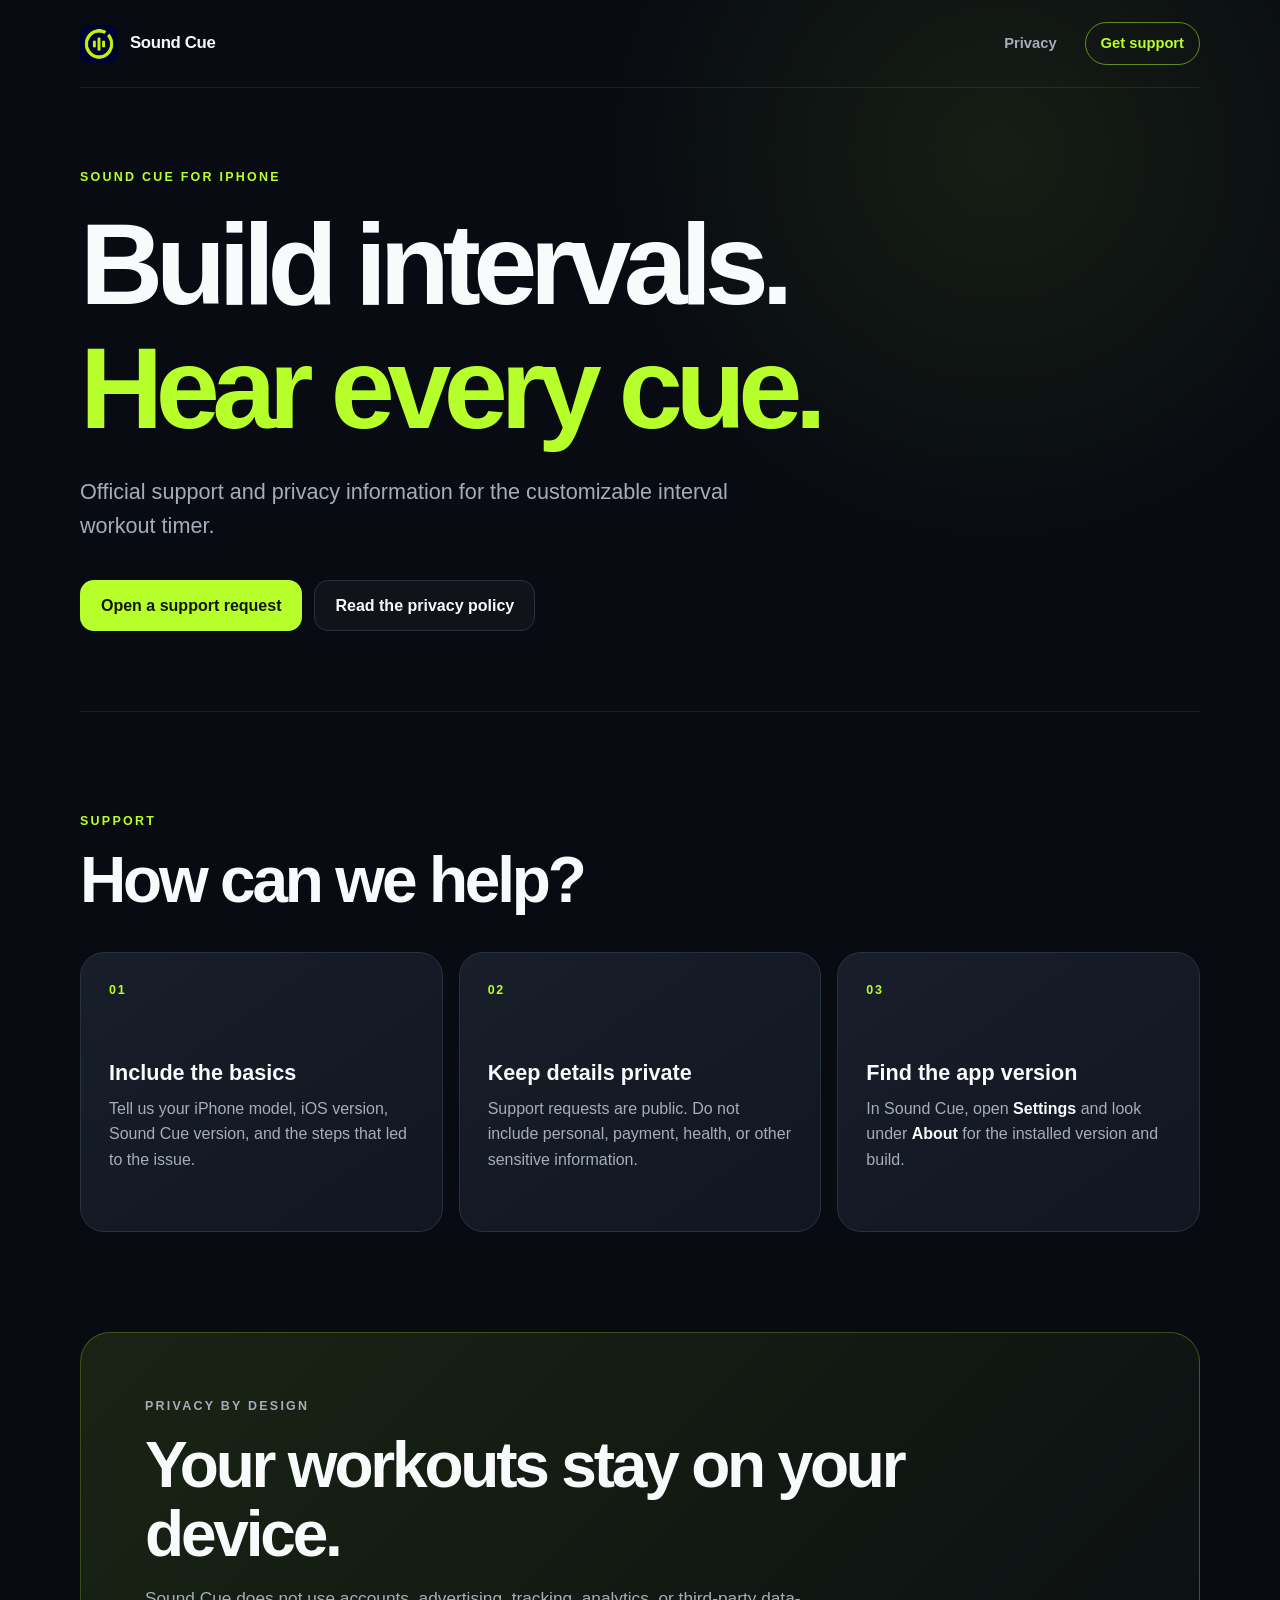
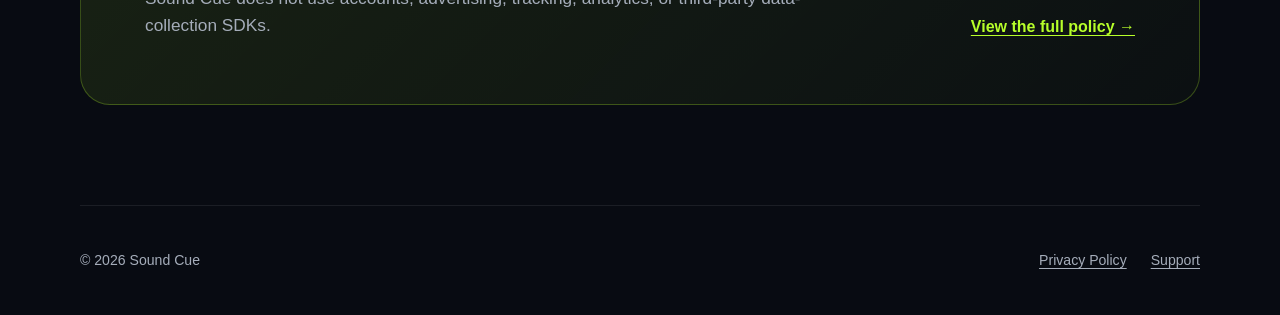
==== index.html @ 53b43af1 "Match support branding to app icon" ====
<!doctype html>
<html lang="en">
<head>
  <meta charset="utf-8">
  <meta name="viewport" content="width=device-width, initial-scale=1">
  <meta name="description" content="Official support and privacy information for Sound Cue, the customizable interval timer for iPhone.">
  <meta name="theme-color" content="#080b12">
  <link rel="icon" type="image/png" sizes="256x256" href="assets/app-icon.png">
  <link rel="apple-touch-icon" href="assets/app-icon.png">
  <link rel="canonical" href="https://octopussoftware-dev.github.io/sound-cue-interval-timer-support/">
  <link rel="stylesheet" href="assets/styles.css">
  <title>Sound Cue — Support</title>
</head>
<body>
  <header class="site-header">
    <a class="brand" href="./" aria-label="Sound Cue support home">
      <img class="brand-mark" src="assets/app-icon.png" width="38" height="38" alt="">
      <span>Sound Cue</span>
    </a>
    <nav aria-label="Main navigation">
      <a href="privacy/">Privacy</a>
      <a class="nav-action" href="https://github.com/octopussoftware-dev/sound-cue-interval-timer-support/issues/new?template=support.yml">Get support</a>
    </nav>
  </header>

  <main>
    <section class="hero" aria-labelledby="hero-title">
      <p class="eyebrow">Sound Cue for iPhone</p>
      <h1 id="hero-title">Build intervals.<br><span>Hear every cue.</span></h1>
      <p class="hero-copy">Official support and privacy information for the customizable interval workout timer.</p>
      <div class="hero-actions">
        <a class="button primary" href="https://github.com/octopussoftware-dev/sound-cue-interval-timer-support/issues/new?template=support.yml">Open a support request</a>
        <a class="button secondary" href="privacy/">Read the privacy policy</a>
      </div>
    </section>

    <section class="section" aria-labelledby="support-title">
      <div class="section-heading">
        <p class="eyebrow">Support</p>
        <h2 id="support-title">How can we help?</h2>
      </div>

      <div class="card-grid">
        <article class="card">
          <span class="card-number" aria-hidden="true">01</span>
          <h3>Include the basics</h3>
          <p>Tell us your iPhone model, iOS version, Sound Cue version, and the steps that led to the issue.</p>
        </article>
        <article class="card">
          <span class="card-number" aria-hidden="true">02</span>
          <h3>Keep details private</h3>
          <p>Support requests are public. Do not include personal, payment, health, or other sensitive information.</p>
        </article>
        <article class="card">
          <span class="card-number" aria-hidden="true">03</span>
          <h3>Find the app version</h3>
          <p>In Sound Cue, open <strong>Settings</strong> and look under <strong>About</strong> for the installed version and build.</p>
        </article>
      </div>
    </section>

    <section class="privacy-callout" aria-labelledby="privacy-title">
      <div>
        <p class="eyebrow">Privacy by design</p>
        <h2 id="privacy-title">Your workouts stay on your device.</h2>
        <p>Sound Cue does not use accounts, advertising, tracking, analytics, or third-party data-collection SDKs.</p>
      </div>
      <a class="text-link" href="privacy/">View the full policy <span aria-hidden="true">→</span></a>
    </section>
  </main>

  <footer>
    <p>© 2026 Sound Cue</p>
    <div>
      <a href="privacy/">Privacy Policy</a>
      <a href="https://github.com/octopussoftware-dev/sound-cue-interval-timer-support/issues/new?template=support.yml">Support</a>
    </div>
  </footer>
</body>
</html>
---- assets/styles.css ----
:root {
  color-scheme: dark;
  --background: #080b12;
  --surface: #111620;
  --surface-raised: #181e2a;
  --line: #293141;
  --text: #f8fafc;
  --muted: #a5adba;
  --lime: #b7ff2a;
  --lime-dark: #7cac20;
  --max-width: 1120px;
  font-family: Inter, ui-rounded, "SF Pro Rounded", "SF Pro Display", -apple-system, BlinkMacSystemFont, "Segoe UI", sans-serif;
  font-synthesis: none;
}

* {
  box-sizing: border-box;
}

html {
  background: var(--background);
  scroll-behavior: smooth;
}

body {
  min-width: 320px;
  margin: 0;
  background:
    radial-gradient(circle at 78% 8%, rgba(183, 255, 42, 0.08), transparent 25rem),
    var(--background);
  color: var(--text);
  line-height: 1.6;
}

a {
  color: inherit;
  text-decoration-thickness: 1px;
  text-underline-offset: 0.2em;
}

a:focus-visible {
  outline: 3px solid var(--lime);
  outline-offset: 4px;
  border-radius: 4px;
}

.site-header,
main,
footer {
  width: min(calc(100% - 40px), var(--max-width));
  margin-inline: auto;
}

.site-header {
  min-height: 88px;
  display: flex;
  align-items: center;
  justify-content: space-between;
  gap: 24px;
  border-bottom: 1px solid rgba(255, 255, 255, 0.08);
}

.brand {
  display: inline-flex;
  align-items: center;
  gap: 12px;
  color: var(--text);
  font-size: 1.05rem;
  font-weight: 800;
  letter-spacing: -0.02em;
  text-decoration: none;
}

.brand-mark {
  width: 38px;
  height: 38px;
  flex: none;
  border-radius: 9px;
  object-fit: cover;
}

nav {
  display: flex;
  align-items: center;
  gap: 28px;
  font-size: 0.92rem;
  font-weight: 700;
}

nav a {
  color: var(--muted);
  text-decoration: none;
}

nav a:hover,
nav a[aria-current="page"] {
  color: var(--text);
}

nav .nav-action {
  padding: 9px 15px;
  border: 1px solid rgba(183, 255, 42, 0.5);
  border-radius: 999px;
  color: var(--lime);
}

.hero {
  min-height: 610px;
  display: flex;
  flex-direction: column;
  align-items: flex-start;
  justify-content: center;
  padding-block: 80px;
}

.eyebrow {
  margin: 0 0 14px;
  color: var(--lime);
  font-size: 0.78rem;
  font-weight: 900;
  letter-spacing: 0.18em;
  text-transform: uppercase;
}

h1,
h2,
h3,
p {
  margin-top: 0;
}

h1,
h2,
h3 {
  line-height: 1.08;
}

.hero h1 {
  max-width: 840px;
  margin-bottom: 24px;
  font-size: clamp(3.5rem, 9vw, 7.75rem);
  letter-spacing: -0.065em;
}

.hero h1 span {
  color: var(--lime);
}

.hero-copy {
  max-width: 650px;
  margin-bottom: 36px;
  color: var(--muted);
  font-size: clamp(1.05rem, 2.2vw, 1.35rem);
}

.hero-actions {
  display: flex;
  flex-wrap: wrap;
  gap: 12px;
}

.button {
  display: inline-flex;
  min-height: 50px;
  align-items: center;
  justify-content: center;
  padding: 12px 20px;
  border: 1px solid transparent;
  border-radius: 14px;
  font-weight: 800;
  text-decoration: none;
}

.button.primary {
  background: var(--lime);
  color: #111704;
}

.button.primary:hover {
  background: #c5ff53;
}

.button.secondary {
  border-color: var(--line);
  background: rgba(255, 255, 255, 0.03);
  color: var(--text);
}

.button.secondary:hover {
  border-color: #465166;
  background: rgba(255, 255, 255, 0.06);
}

.section {
  padding-block: 100px;
  border-top: 1px solid rgba(255, 255, 255, 0.08);
}

.section-heading {
  margin-bottom: 36px;
}

.section-heading h2,
.privacy-callout h2,
.policy-header h1 {
  margin-bottom: 16px;
  font-size: clamp(2.25rem, 5vw, 4.5rem);
  letter-spacing: -0.05em;
}

.card-grid {
  display: grid;
  grid-template-columns: repeat(3, minmax(0, 1fr));
  gap: 16px;
}

.card {
  min-height: 280px;
  padding: 28px;
  border: 1px solid var(--line);
  border-radius: 24px;
  background: linear-gradient(145deg, var(--surface-raised), var(--surface));
}

.card-number {
  display: block;
  margin-bottom: 60px;
  color: var(--lime);
  font-size: 0.78rem;
  font-weight: 900;
  letter-spacing: 0.14em;
}

.card h3 {
  margin-bottom: 12px;
  font-size: 1.35rem;
}

.card p,
.privacy-callout p,
.policy-intro,
.policy p {
  color: var(--muted);
}

.privacy-callout {
  display: grid;
  grid-template-columns: minmax(0, 1fr) auto;
  align-items: end;
  gap: 48px;
  margin-bottom: 100px;
  padding: clamp(28px, 6vw, 64px);
  border: 1px solid rgba(183, 255, 42, 0.25);
  border-radius: 30px;
  background: linear-gradient(135deg, rgba(183, 255, 42, 0.1), rgba(183, 255, 42, 0.025));
}

.privacy-callout p:not(.eyebrow) {
  max-width: 700px;
  margin-bottom: 0;
  font-size: 1.08rem;
}

.text-link,
.policy a {
  color: var(--lime);
  font-weight: 800;
}

.text-link {
  white-space: nowrap;
}

footer {
  min-height: 110px;
  display: flex;
  align-items: center;
  justify-content: space-between;
  gap: 28px;
  border-top: 1px solid rgba(255, 255, 255, 0.08);
  color: var(--muted);
  font-size: 0.88rem;
}

footer p {
  margin: 0;
}

footer div {
  display: flex;
  gap: 24px;
}

.policy-layout {
  max-width: 840px;
  padding-block: 90px 120px;
}

.policy-header {
  margin-bottom: 70px;
  padding-bottom: 54px;
  border-bottom: 1px solid rgba(255, 255, 255, 0.1);
}

.policy-header h1 {
  margin-bottom: 12px;
}

.policy-date {
  margin-bottom: 30px;
  color: var(--lime);
  font-size: 0.9rem;
  font-weight: 800;
}

.policy-intro {
  max-width: 680px;
  margin-bottom: 0;
  font-size: 1.35rem;
}

.policy {
  display: grid;
  gap: 52px;
}

.policy section {
  display: grid;
  grid-template-columns: 220px minmax(0, 1fr);
  column-gap: 42px;
}

.policy h2 {
  margin: 0;
  font-size: 1.2rem;
  letter-spacing: -0.02em;
}

.policy p {
  grid-column: 2;
  margin-bottom: 14px;
}

.policy p:last-child {
  margin-bottom: 0;
}

strong {
  color: var(--text);
}

@media (max-width: 760px) {
  .site-header {
    min-height: 76px;
  }

  nav {
    gap: 16px;
  }

  nav > a:first-child {
    display: none;
  }

  .hero {
    min-height: 560px;
  }

  .hero h1 {
    font-size: clamp(2.65rem, 11vw, 3.4rem);
    letter-spacing: -0.055em;
  }

  .card-grid {
    grid-template-columns: 1fr;
  }

  .card {
    min-height: 230px;
  }

  .privacy-callout {
    grid-template-columns: 1fr;
    align-items: start;
  }

  .policy-layout {
    padding-block: 64px 90px;
  }

  .policy section {
    grid-template-columns: 1fr;
    gap: 12px;
  }

  .policy p {
    grid-column: 1;
  }

  footer {
    align-items: flex-start;
    flex-direction: column;
    justify-content: center;
    padding-block: 28px;
  }
}

@media (max-width: 480px) {
  .site-header,
  main,
  footer {
    width: min(calc(100% - 28px), var(--max-width));
  }

  .brand {
    font-size: 0.96rem;
  }

  .brand-mark {
    width: 34px;
    height: 34px;
  }

  nav .nav-action {
    padding: 8px 12px;
    font-size: 0.82rem;
  }

  .hero-actions {
    width: 100%;
  }

  .button {
    width: 100%;
  }

  footer div {
    flex-wrap: wrap;
  }
}

@media (prefers-reduced-motion: reduce) {
  html {
    scroll-behavior: auto;
  }
}
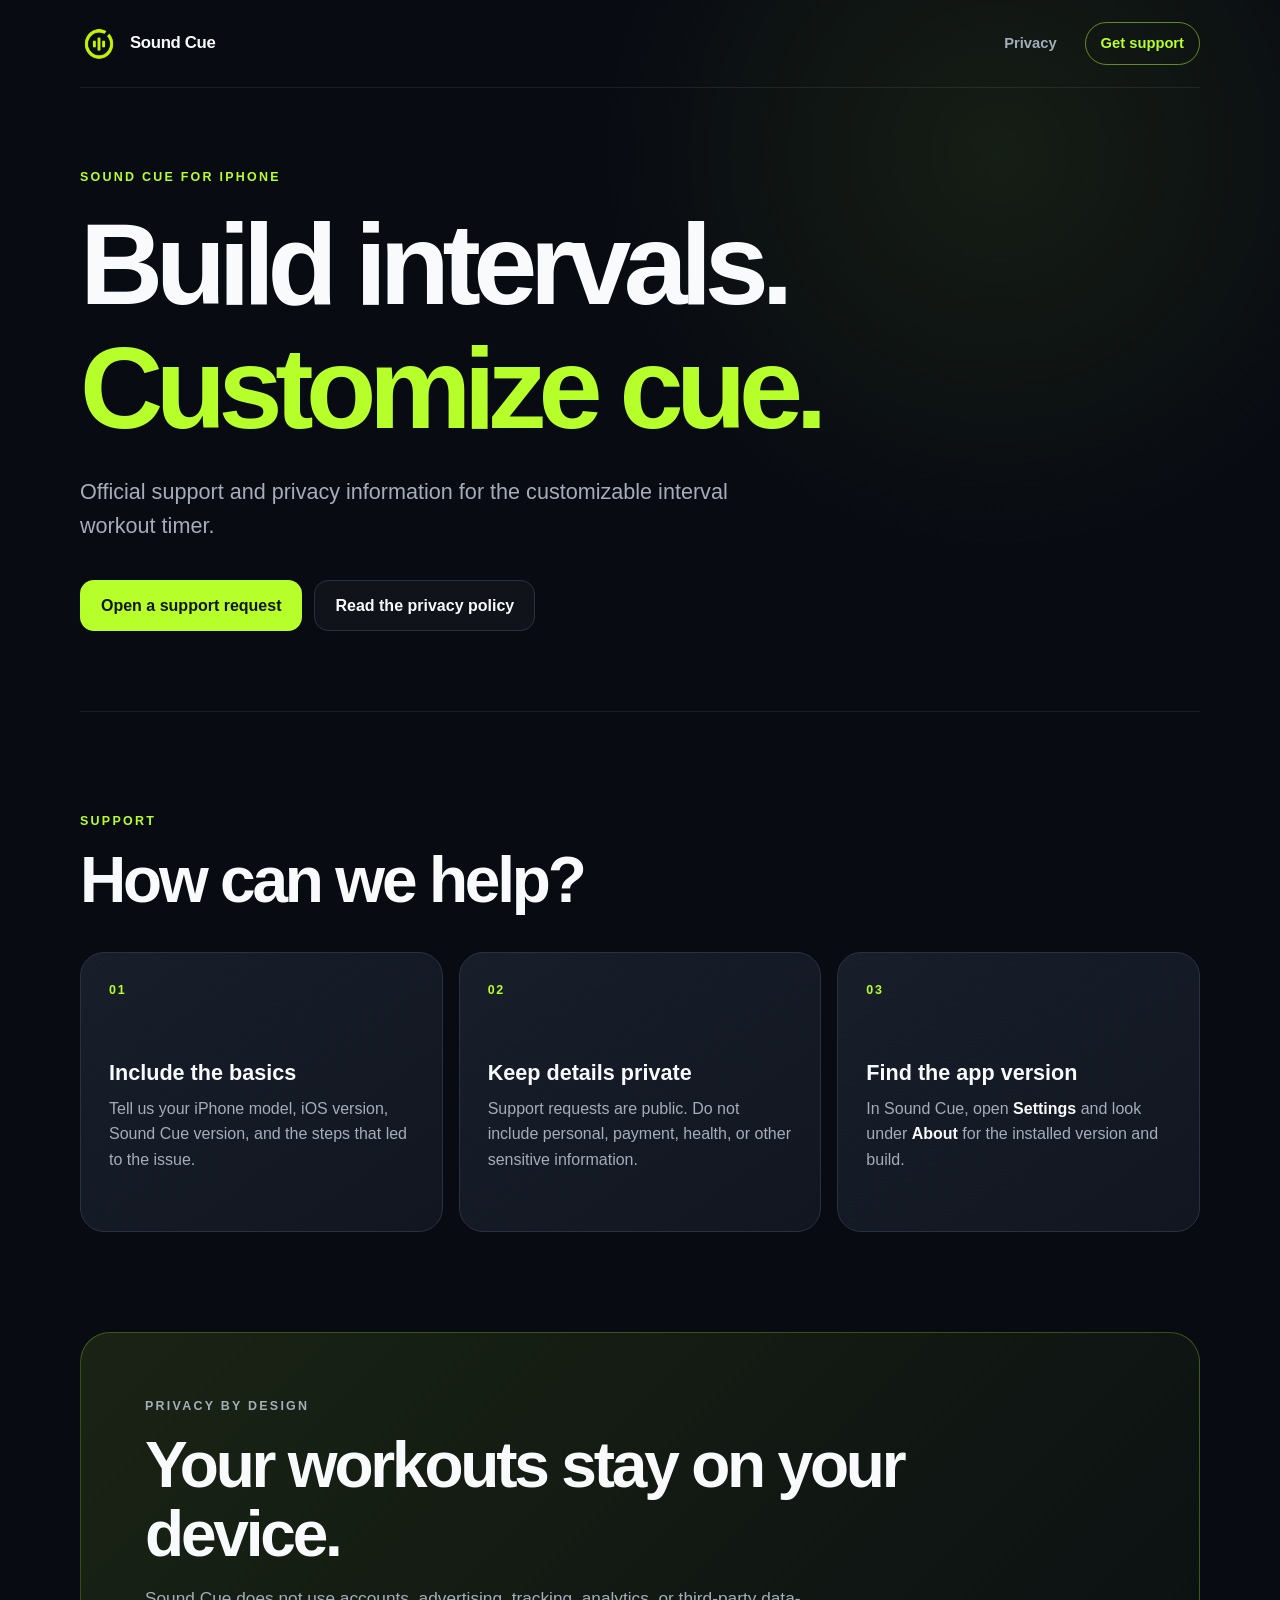
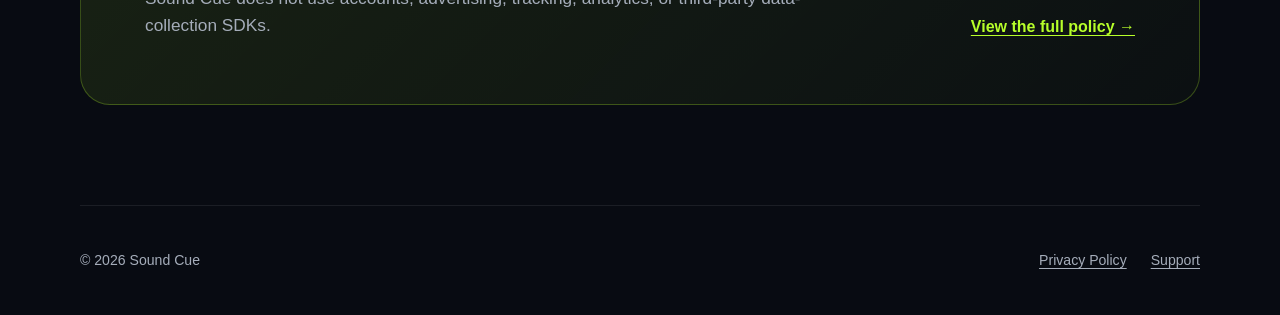
==== commit 207e712b: "Make support logo transparent" ====
--- a/index.html
+++ b/index.html
@@ -26,7 +26,7 @@
   <main>
     <section class="hero" aria-labelledby="hero-title">
       <p class="eyebrow">Sound Cue for iPhone</p>
-      <h1 id="hero-title">Build intervals.<br><span>Hear every cue.</span></h1>
+      <h1 id="hero-title">Build intervals.<br><span>Customize cue.</span></h1>
       <p class="hero-copy">Official support and privacy information for the customizable interval workout timer.</p>
       <div class="hero-actions">
         <a class="button primary" href="https://github.com/octopussoftware-dev/sound-cue-interval-timer-support/issues/new?template=support.yml">Open a support request</a>
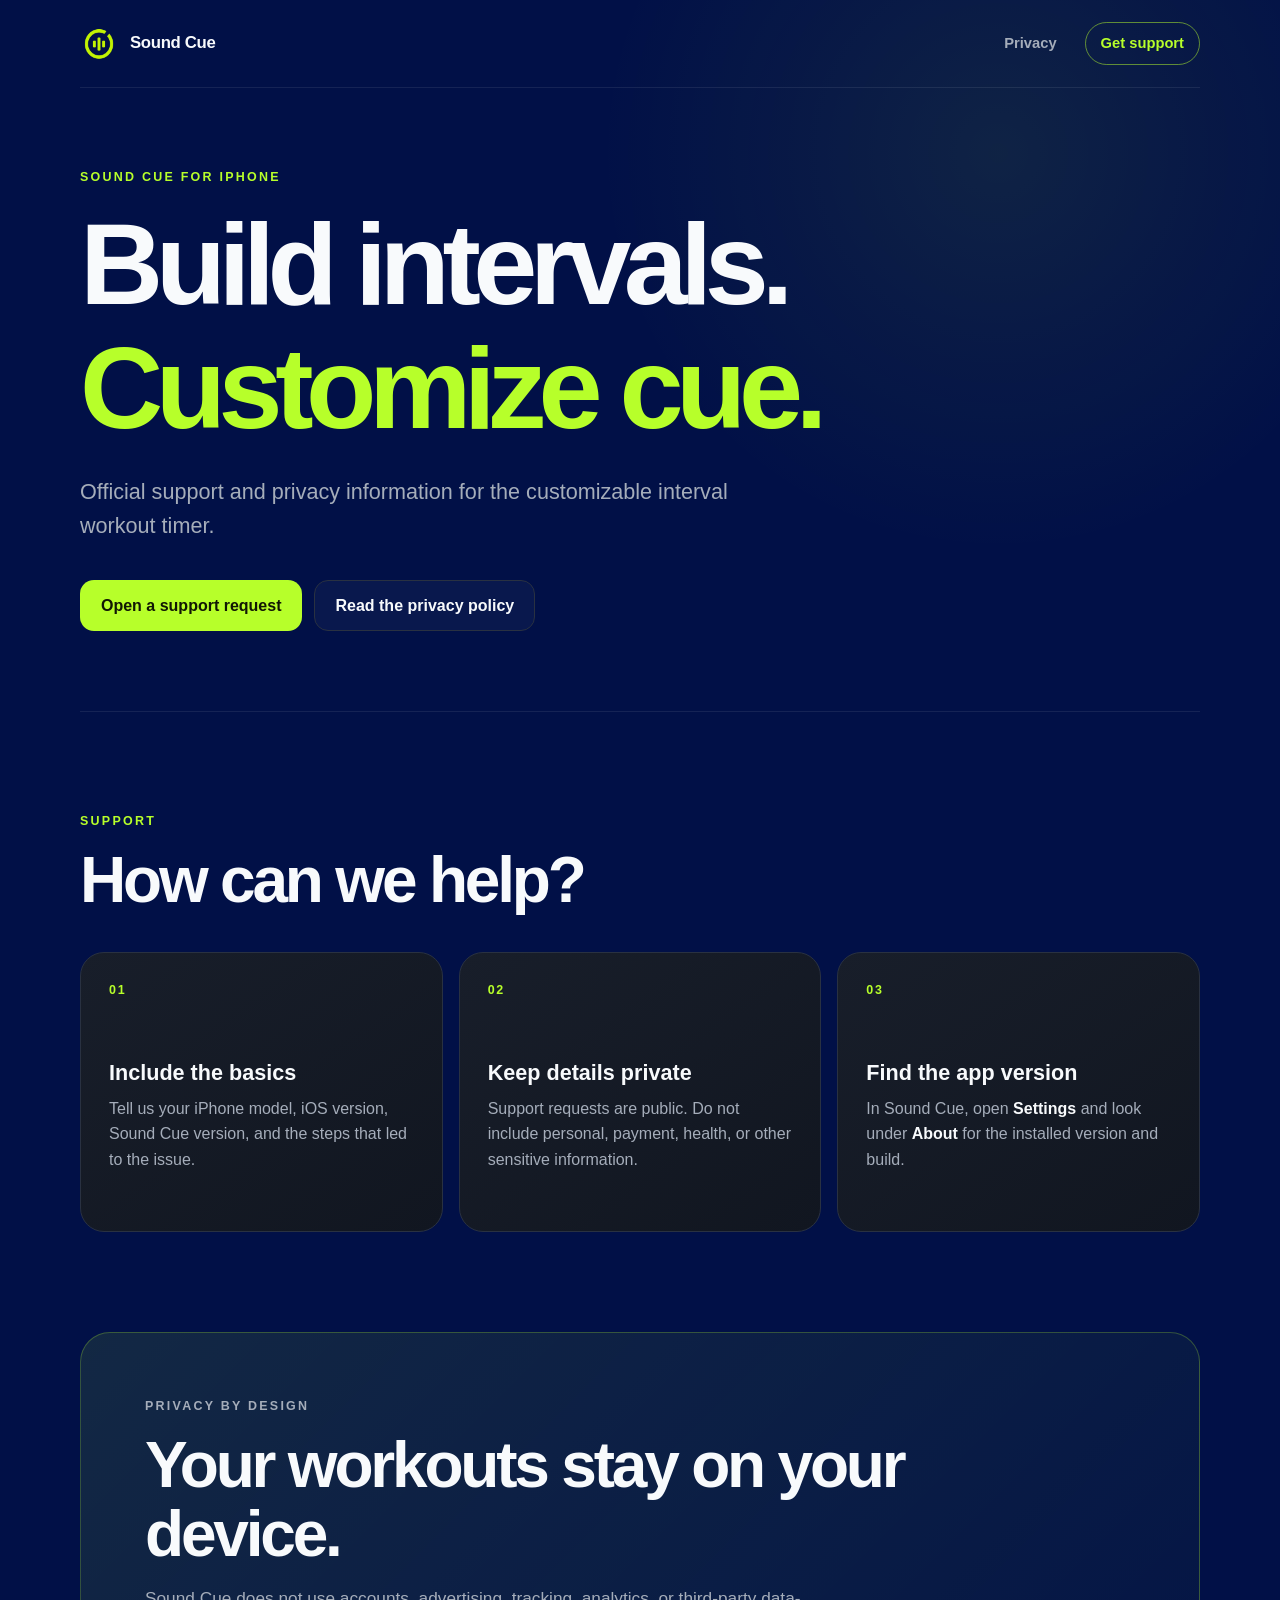
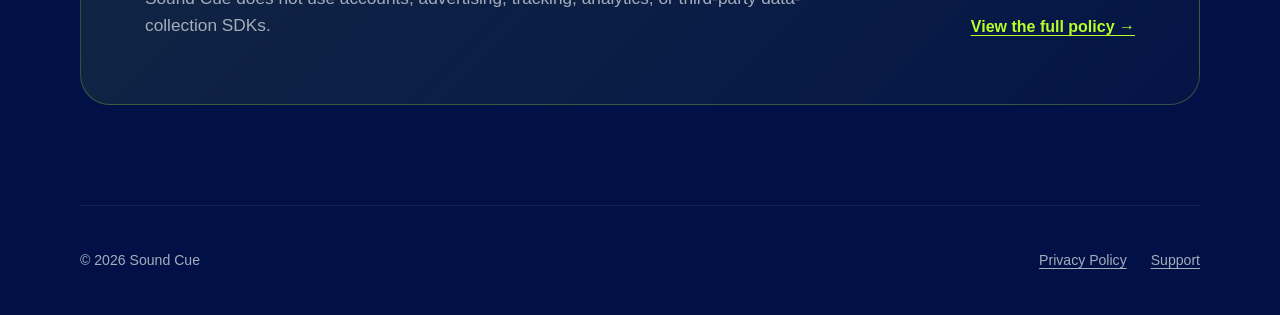
==== commit e3823cb1: "Match support background to app icon" ====
--- a/index.html
+++ b/index.html
@@ -4,7 +4,7 @@
   <meta charset="utf-8">
   <meta name="viewport" content="width=device-width, initial-scale=1">
   <meta name="description" content="Official support and privacy information for Sound Cue, the customizable interval timer for iPhone.">
-  <meta name="theme-color" content="#080b12">
+  <meta name="theme-color" content="#011047">
   <link rel="icon" type="image/png" sizes="256x256" href="assets/app-icon.png">
   <link rel="apple-touch-icon" href="assets/app-icon.png">
   <link rel="canonical" href="https://octopussoftware-dev.github.io/sound-cue-interval-timer-support/">
--- a/assets/styles.css
+++ b/assets/styles.css
@@ -1,6 +1,6 @@
 :root {
   color-scheme: dark;
-  --background: #080b12;
+  --background: #011047;
   --surface: #111620;
   --surface-raised: #181e2a;
   --line: #293141;
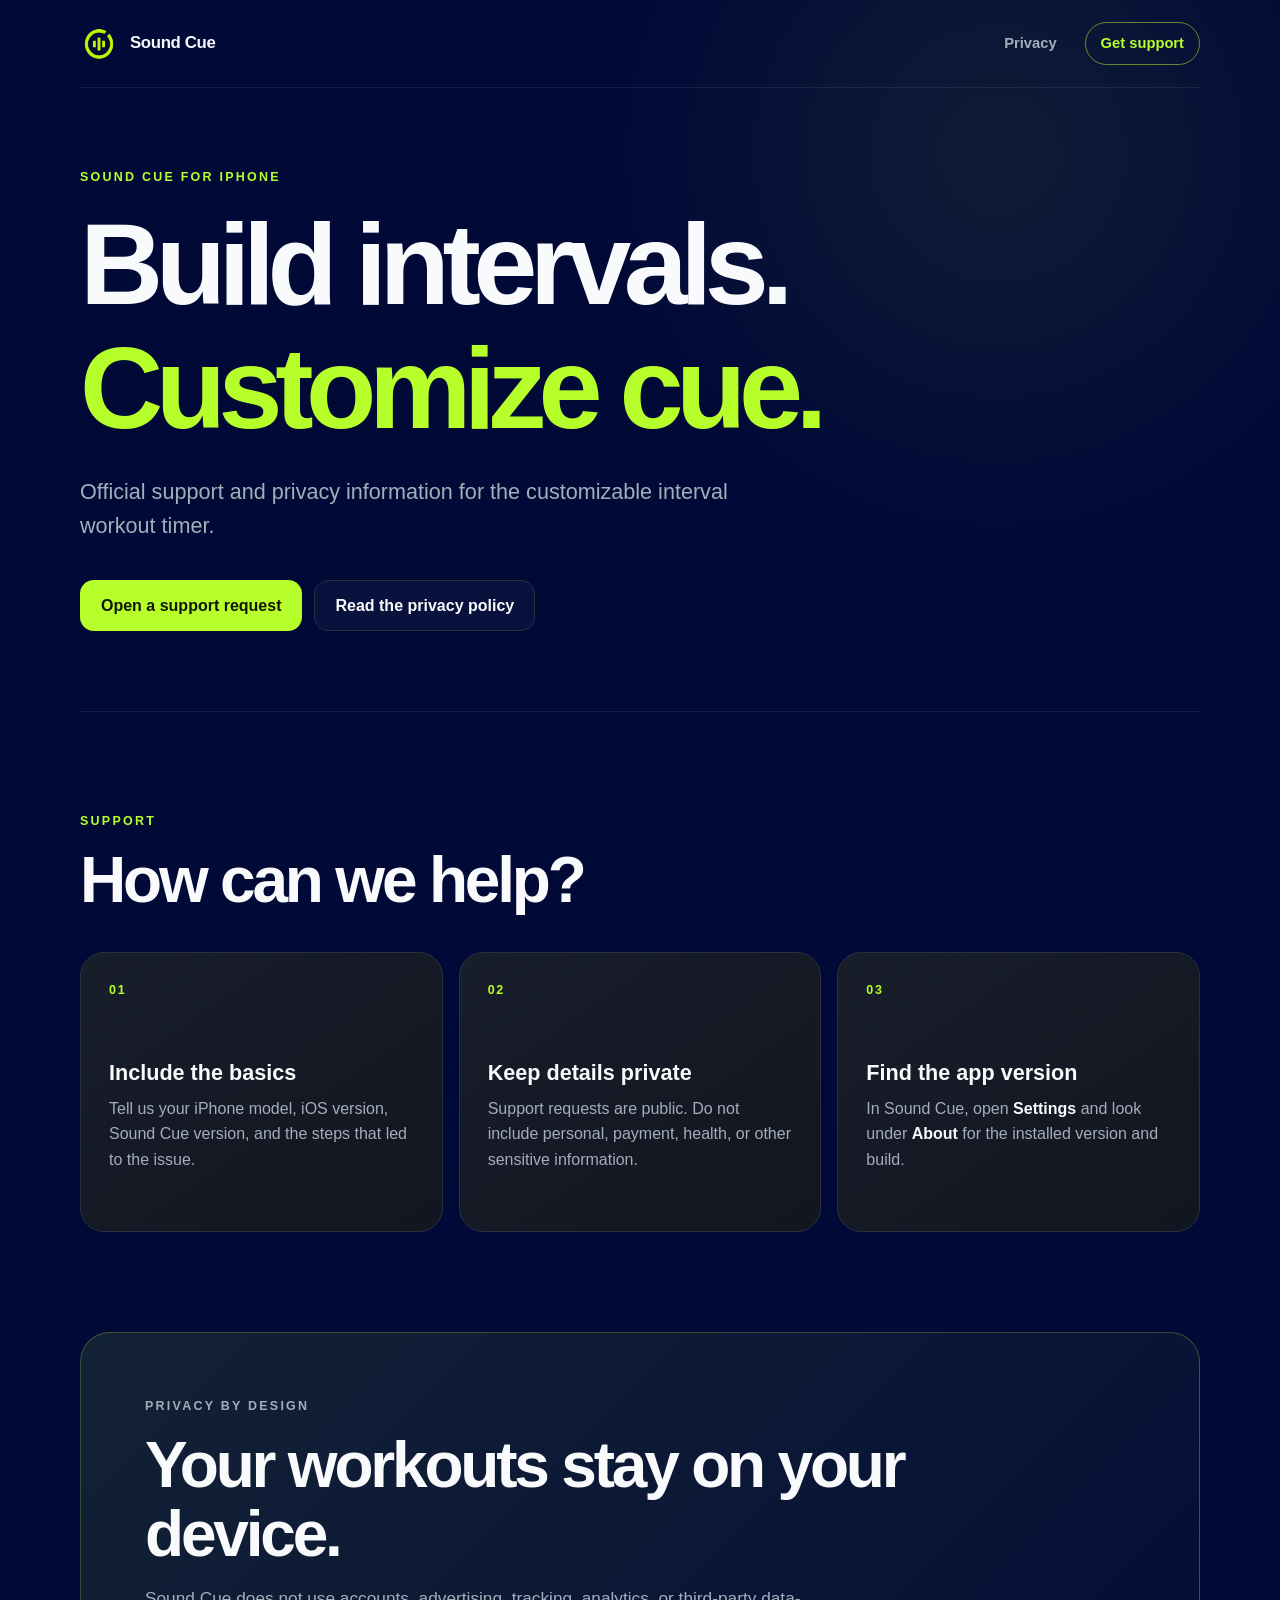
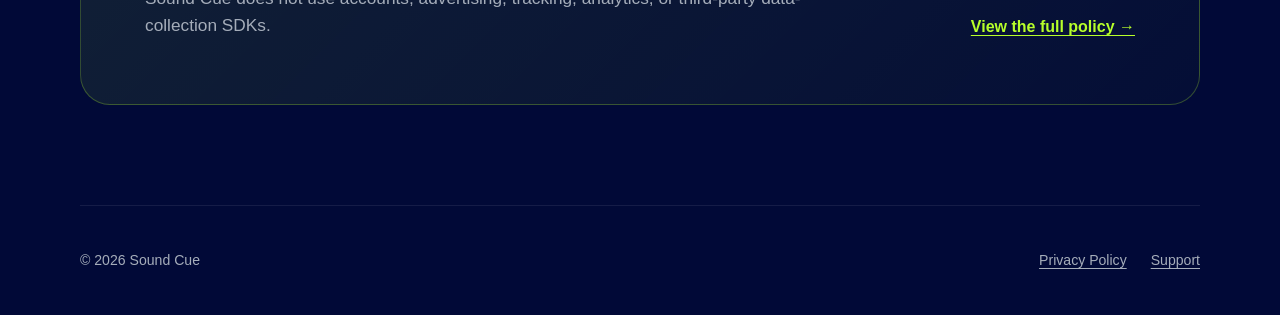
==== commit ddb40f73: "Use exact app icon navy for support site" ====
--- a/index.html
+++ b/index.html
@@ -4,7 +4,7 @@
   <meta charset="utf-8">
   <meta name="viewport" content="width=device-width, initial-scale=1">
   <meta name="description" content="Official support and privacy information for Sound Cue, the customizable interval timer for iPhone.">
-  <meta name="theme-color" content="#011047">
+  <meta name="theme-color" content="#010937">
   <link rel="icon" type="image/png" sizes="256x256" href="assets/app-icon.png">
   <link rel="apple-touch-icon" href="assets/app-icon.png">
   <link rel="canonical" href="https://octopussoftware-dev.github.io/sound-cue-interval-timer-support/">
--- a/assets/styles.css
+++ b/assets/styles.css
@@ -1,6 +1,6 @@
 :root {
   color-scheme: dark;
-  --background: #011047;
+  --background: #010937;
   --surface: #111620;
   --surface-raised: #181e2a;
   --line: #293141;
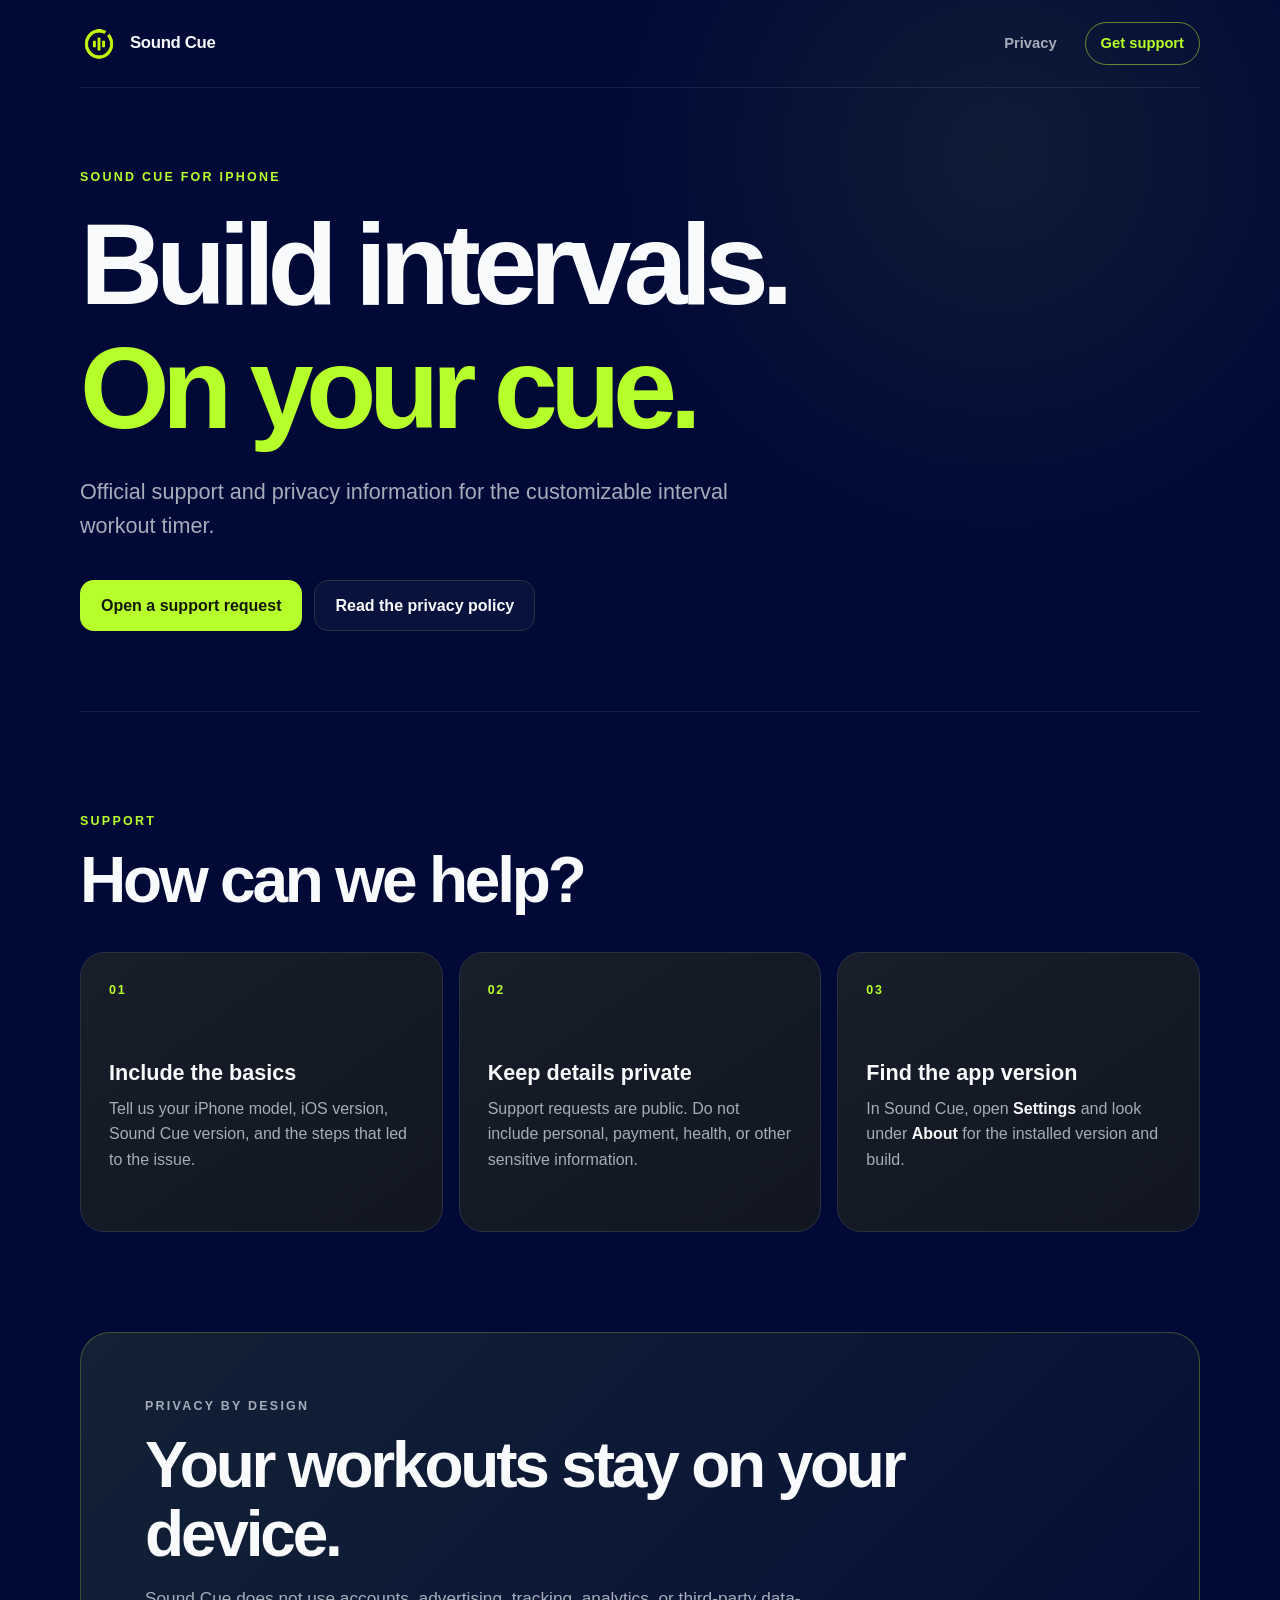
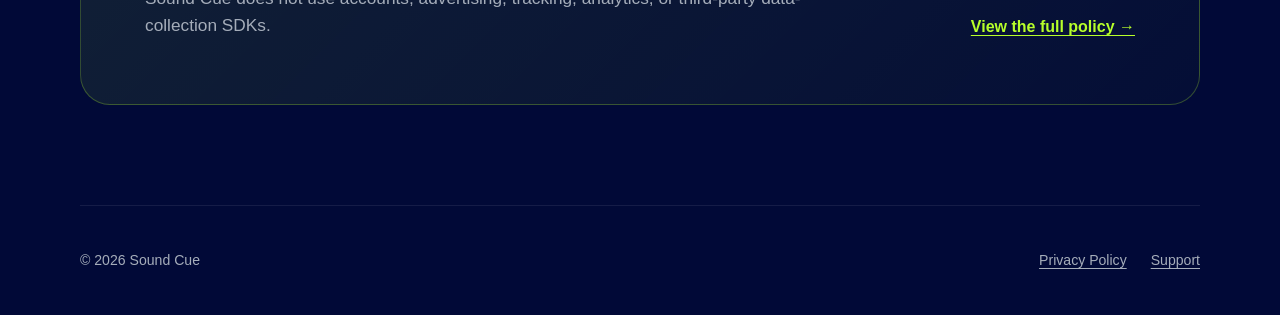
==== commit 694d19a8: "Update hero copy" ====
--- a/index.html
+++ b/index.html
@@ -26,7 +26,7 @@
   <main>
     <section class="hero" aria-labelledby="hero-title">
       <p class="eyebrow">Sound Cue for iPhone</p>
-      <h1 id="hero-title">Build intervals.<br><span>Customize cue.</span></h1>
+      <h1 id="hero-title">Build intervals.<br><span>On your cue.</span></h1>
       <p class="hero-copy">Official support and privacy information for the customizable interval workout timer.</p>
       <div class="hero-actions">
         <a class="button primary" href="https://github.com/octopussoftware-dev/sound-cue-interval-timer-support/issues/new?template=support.yml">Open a support request</a>
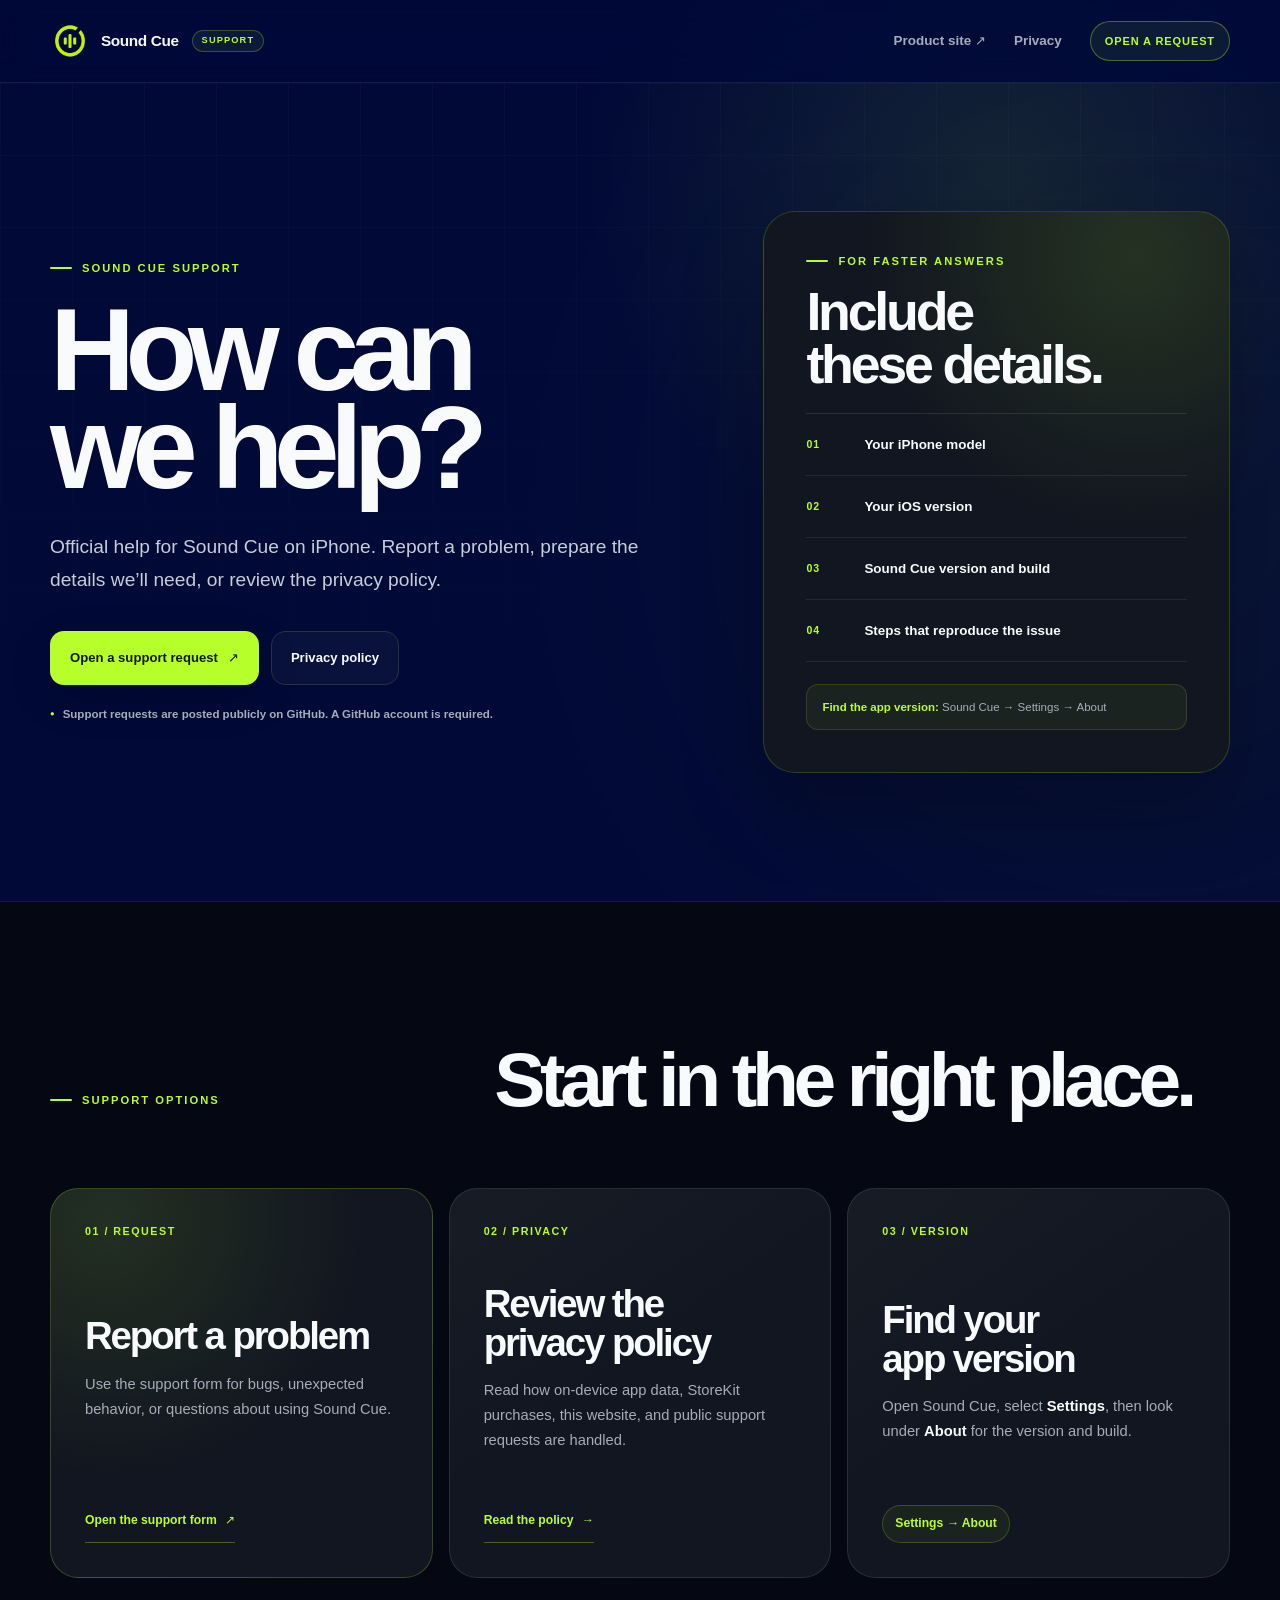
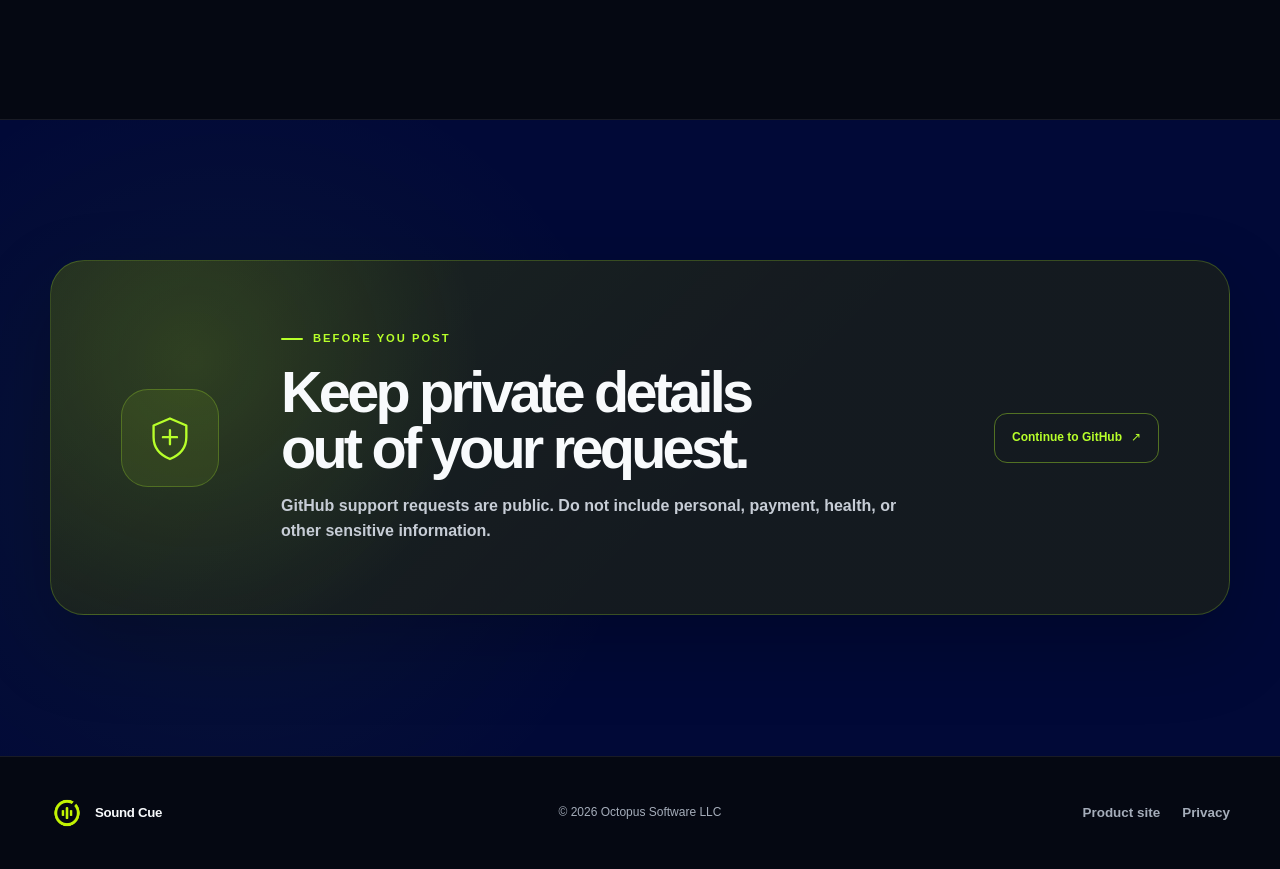
==== commit 071aae14: "Restyle the Sound Cue support site" ====
--- a/index.html
+++ b/index.html
@@ -3,77 +3,135 @@
 <head>
   <meta charset="utf-8">
   <meta name="viewport" content="width=device-width, initial-scale=1">
-  <meta name="description" content="Official support and privacy information for Sound Cue, the customizable interval timer for iPhone.">
+  <meta name="description" content="Official support, troubleshooting guidance, and privacy information for Sound Cue on iPhone.">
   <meta name="theme-color" content="#010937">
-  <link rel="icon" type="image/png" sizes="256x256" href="assets/app-icon.png">
+  <meta name="color-scheme" content="dark">
+
+  <meta property="og:type" content="website">
+  <meta property="og:site_name" content="Sound Cue Support">
+  <meta property="og:title" content="Sound Cue Support">
+  <meta property="og:description" content="Get help with Sound Cue, prepare a support request, or review the privacy policy.">
+  <meta property="og:url" content="https://octopussoftware-dev.github.io/sound-cue-interval-timer-support/">
+
+  <link rel="icon" type="image/png" sizes="1024x1024" href="assets/favicon-circle.png">
   <link rel="apple-touch-icon" href="assets/app-icon.png">
   <link rel="canonical" href="https://octopussoftware-dev.github.io/sound-cue-interval-timer-support/">
-  <link rel="stylesheet" href="assets/styles.css">
-  <title>Sound Cue — Support</title>
+  <link rel="stylesheet" href="assets/styles.css?v=20260829-1">
+  <title>Sound Cue Support</title>
 </head>
 <body>
+  <a class="skip-link" href="#main-content">Skip to content</a>
+
   <header class="site-header">
-    <a class="brand" href="./" aria-label="Sound Cue support home">
-      <img class="brand-mark" src="assets/app-icon.png" width="38" height="38" alt="">
-      <span>Sound Cue</span>
-    </a>
-    <nav aria-label="Main navigation">
-      <a href="privacy/">Privacy</a>
-      <a class="nav-action" href="https://github.com/octopussoftware-dev/sound-cue-interval-timer-support/issues/new?template=support.yml">Get support</a>
-    </nav>
+    <div class="shell nav-wrap">
+      <a class="brand" href="./" aria-label="Sound Cue support home">
+        <img src="assets/app-icon.png" width="40" height="40" alt="">
+        <span class="brand-name">Sound Cue</span>
+        <span class="brand-context">Support</span>
+      </a>
+
+      <nav class="nav-links" aria-label="Main navigation">
+        <a class="nav-product" href="https://getsoundcue.app/">Product site <span aria-hidden="true">&nearr;</span></a>
+        <a href="privacy/">Privacy</a>
+        <a class="nav-action" href="https://github.com/octopussoftware-dev/sound-cue-interval-timer-support/issues/new?template=support.yml">Open a request</a>
+      </nav>
+    </div>
   </header>
 
-  <main>
-    <section class="hero" aria-labelledby="hero-title">
-      <p class="eyebrow">Sound Cue for iPhone</p>
-      <h1 id="hero-title">Build intervals.<br><span>On your cue.</span></h1>
-      <p class="hero-copy">Official support and privacy information for the customizable interval workout timer.</p>
-      <div class="hero-actions">
-        <a class="button primary" href="https://github.com/octopussoftware-dev/sound-cue-interval-timer-support/issues/new?template=support.yml">Open a support request</a>
-        <a class="button secondary" href="privacy/">Read the privacy policy</a>
+  <main id="main-content">
+    <section class="support-hero">
+      <div class="shell support-hero-grid">
+        <div class="support-hero-copy">
+          <p class="eyebrow"><span></span> Sound Cue Support</p>
+          <h1>How can<br>we help?</h1>
+          <p class="hero-lede">Official help for Sound Cue on iPhone. Report a problem, prepare the details we’ll need, or review the privacy policy.</p>
+          <div class="hero-actions">
+            <a class="button button-primary" href="https://github.com/octopussoftware-dev/sound-cue-interval-timer-support/issues/new?template=support.yml">Open a support request <span aria-hidden="true">&nearr;</span></a>
+            <a class="button button-secondary" href="privacy/">Privacy policy</a>
+          </div>
+          <p class="public-note"><span aria-hidden="true">●</span> Support requests are posted publicly on GitHub. A GitHub account is required.</p>
+        </div>
+
+        <aside class="request-checklist" aria-labelledby="checklist-title">
+          <div class="checklist-heading">
+            <p class="eyebrow"><span></span> For faster answers</p>
+            <h2 id="checklist-title">Include these details.</h2>
+          </div>
+          <ol>
+            <li><span>01</span><strong>Your iPhone model</strong></li>
+            <li><span>02</span><strong>Your iOS version</strong></li>
+            <li><span>03</span><strong>Sound Cue version and build</strong></li>
+            <li><span>04</span><strong>Steps that reproduce the issue</strong></li>
+          </ol>
+          <p class="checklist-tip"><strong>Find the app version:</strong> Sound Cue → Settings → About</p>
+        </aside>
       </div>
     </section>
 
-    <section class="section" aria-labelledby="support-title">
-      <div class="section-heading">
-        <p class="eyebrow">Support</p>
-        <h2 id="support-title">How can we help?</h2>
-      </div>
+    <section class="support-options section-pad" aria-labelledby="options-title">
+      <div class="shell">
+        <div class="section-heading">
+          <p class="eyebrow"><span></span> Support options</p>
+          <h2 id="options-title">Start in the right place.</h2>
+        </div>
 
-      <div class="card-grid">
-        <article class="card">
-          <span class="card-number" aria-hidden="true">01</span>
-          <h3>Include the basics</h3>
-          <p>Tell us your iPhone model, iOS version, Sound Cue version, and the steps that led to the issue.</p>
-        </article>
-        <article class="card">
-          <span class="card-number" aria-hidden="true">02</span>
-          <h3>Keep details private</h3>
-          <p>Support requests are public. Do not include personal, payment, health, or other sensitive information.</p>
-        </article>
-        <article class="card">
-          <span class="card-number" aria-hidden="true">03</span>
-          <h3>Find the app version</h3>
-          <p>In Sound Cue, open <strong>Settings</strong> and look under <strong>About</strong> for the installed version and build.</p>
-        </article>
+        <div class="support-grid">
+          <article class="support-card support-card-featured">
+            <span class="card-index" aria-hidden="true">01 / Request</span>
+            <div>
+              <h3>Report a problem</h3>
+              <p>Use the support form for bugs, unexpected behavior, or questions about using Sound Cue.</p>
+            </div>
+            <a class="card-link" href="https://github.com/octopussoftware-dev/sound-cue-interval-timer-support/issues/new?template=support.yml">Open the support form <span aria-hidden="true">&nearr;</span></a>
+          </article>
+
+          <article class="support-card">
+            <span class="card-index" aria-hidden="true">02 / Privacy</span>
+            <div>
+              <h3>Review the privacy policy</h3>
+              <p>Read how on-device app data, StoreKit purchases, this website, and public support requests are handled.</p>
+            </div>
+            <a class="card-link" href="privacy/">Read the policy <span aria-hidden="true">&rarr;</span></a>
+          </article>
+
+          <article class="support-card">
+            <span class="card-index" aria-hidden="true">03 / Version</span>
+            <div>
+              <h3>Find your app version</h3>
+              <p>Open Sound Cue, select <strong>Settings</strong>, then look under <strong>About</strong> for the version and build.</p>
+            </div>
+            <span class="card-meta">Settings → About</span>
+          </article>
+        </div>
       </div>
     </section>
 
-    <section class="privacy-callout" aria-labelledby="privacy-title">
-      <div>
-        <p class="eyebrow">Privacy by design</p>
-        <h2 id="privacy-title">Your workouts stay on your device.</h2>
-        <p>Sound Cue does not use accounts, advertising, tracking, analytics, or third-party data-collection SDKs.</p>
+    <section class="support-notice section-pad">
+      <div class="shell notice-card">
+        <div class="notice-icon" aria-hidden="true">
+          <svg viewBox="0 0 64 64"><path d="M32 7 53 16v15c0 14-9 23-21 28C20 54 11 45 11 31V16Z"/><path d="M23 31h18M32 22v18"/></svg>
+        </div>
+        <div>
+          <p class="eyebrow"><span></span> Before you post</p>
+          <h2>Keep private details out of your request.</h2>
+          <p>GitHub support requests are public. Do not include personal, payment, health, or other sensitive information.</p>
+        </div>
+        <a class="outline-link" href="https://github.com/octopussoftware-dev/sound-cue-interval-timer-support/issues/new?template=support.yml">Continue to GitHub <span aria-hidden="true">&nearr;</span></a>
       </div>
-      <a class="text-link" href="privacy/">View the full policy <span aria-hidden="true">→</span></a>
     </section>
   </main>
 
-  <footer>
-    <p>© 2026 Sound Cue</p>
-    <div>
-      <a href="privacy/">Privacy Policy</a>
-      <a href="https://github.com/octopussoftware-dev/sound-cue-interval-timer-support/issues/new?template=support.yml">Support</a>
+  <footer class="site-footer">
+    <div class="shell footer-inner">
+      <a class="brand footer-brand" href="./">
+        <img src="assets/app-icon.png" width="34" height="34" alt="">
+        <span>Sound Cue</span>
+      </a>
+      <p>&copy; 2026 <a href="https://octopussoftware.dev/">Octopus Software LLC</a></p>
+      <nav aria-label="Footer navigation">
+        <a href="https://getsoundcue.app/">Product site</a>
+        <a href="privacy/">Privacy</a>
+      </nav>
     </div>
   </footer>
 </body>
--- a/assets/styles.css
+++ b/assets/styles.css
@@ -1,125 +1,62 @@
 :root {
   color-scheme: dark;
   --background: #010937;
+  --background-deep: #050812;
   --surface: #111620;
-  --surface-raised: #181e2a;
+  --raised: #181e2a;
   --line: #293141;
   --text: #f8fafc;
   --muted: #a5adba;
   --lime: #b7ff2a;
-  --lime-dark: #7cac20;
-  --max-width: 1120px;
+  --ink: #111704;
+  --shell: 1180px;
   font-family: Inter, ui-rounded, "SF Pro Rounded", "SF Pro Display", -apple-system, BlinkMacSystemFont, "Segoe UI", sans-serif;
   font-synthesis: none;
 }
 
-* {
+*,
+*::before,
+*::after {
   box-sizing: border-box;
 }
 
 html {
-  background: var(--background);
   scroll-behavior: smooth;
 }
 
 body {
   min-width: 320px;
   margin: 0;
+  overflow-x: hidden;
   background:
-    radial-gradient(circle at 78% 8%, rgba(183, 255, 42, 0.08), transparent 25rem),
+    radial-gradient(circle at 78% 7%, rgba(183, 255, 42, 0.09), transparent 26rem),
     var(--background);
   color: var(--text);
+  font-size: 16px;
   line-height: 1.6;
+  -webkit-font-smoothing: antialiased;
+  text-rendering: optimizeLegibility;
+}
+
+img,
+svg {
+  display: block;
+  max-width: 100%;
+}
+
+img {
+  height: auto;
 }
 
 a {
   color: inherit;
-  text-decoration-thickness: 1px;
-  text-underline-offset: 0.2em;
+  text-decoration: none;
 }
 
 a:focus-visible {
   outline: 3px solid var(--lime);
-  outline-offset: 4px;
-  border-radius: 4px;
-}
-
-.site-header,
-main,
-footer {
-  width: min(calc(100% - 40px), var(--max-width));
-  margin-inline: auto;
-}
-
-.site-header {
-  min-height: 88px;
-  display: flex;
-  align-items: center;
-  justify-content: space-between;
-  gap: 24px;
-  border-bottom: 1px solid rgba(255, 255, 255, 0.08);
-}
-
-.brand {
-  display: inline-flex;
-  align-items: center;
-  gap: 12px;
-  color: var(--text);
-  font-size: 1.05rem;
-  font-weight: 800;
-  letter-spacing: -0.02em;
-  text-decoration: none;
-}
-
-.brand-mark {
-  width: 38px;
-  height: 38px;
-  flex: none;
-  border-radius: 9px;
-  object-fit: cover;
-}
-
-nav {
-  display: flex;
-  align-items: center;
-  gap: 28px;
-  font-size: 0.92rem;
-  font-weight: 700;
-}
-
-nav a {
-  color: var(--muted);
-  text-decoration: none;
-}
-
-nav a:hover,
-nav a[aria-current="page"] {
-  color: var(--text);
-}
-
-nav .nav-action {
-  padding: 9px 15px;
-  border: 1px solid rgba(183, 255, 42, 0.5);
-  border-radius: 999px;
-  color: var(--lime);
-}
-
-.hero {
-  min-height: 610px;
-  display: flex;
-  flex-direction: column;
-  align-items: flex-start;
-  justify-content: center;
-  padding-block: 80px;
-}
-
-.eyebrow {
-  margin: 0 0 14px;
-  color: var(--lime);
-  font-size: 0.78rem;
-  font-weight: 900;
-  letter-spacing: 0.18em;
-  text-transform: uppercase;
+  outline-offset: 5px;
+  border-radius: 8px;
 }
 
 h1,
@@ -132,310 +69,906 @@
 h1,
 h2,
 h3 {
-  line-height: 1.08;
-}
-
-.hero h1 {
-  max-width: 840px;
+  text-wrap: balance;
+}
+
+strong {
+  color: var(--text);
+}
+
+.shell {
+  width: min(calc(100% - 48px), var(--shell));
+  margin-inline: auto;
+}
+
+.section-pad {
+  padding-block: clamp(92px, 11vw, 150px);
+}
+
+.skip-link {
+  position: fixed;
+  z-index: 1000;
+  top: 12px;
+  left: 12px;
+  padding: 10px 16px;
+  border-radius: 10px;
+  background: var(--lime);
+  color: var(--ink);
+  font-weight: 800;
+  transform: translateY(-160%);
+  transition: transform 160ms ease;
+}
+
+.skip-link:focus {
+  transform: translateY(0);
+}
+
+.site-header {
+  position: sticky;
+  z-index: 100;
+  top: 0;
+  border-bottom: 1px solid rgba(255, 255, 255, 0.08);
+  background: rgba(1, 9, 55, 0.76);
+  backdrop-filter: blur(18px) saturate(130%);
+}
+
+.nav-wrap {
+  display: flex;
+  align-items: center;
+  justify-content: space-between;
+  min-height: 82px;
+  gap: 28px;
+}
+
+.brand {
+  display: inline-flex;
+  align-items: center;
+  flex: 0 0 auto;
+  gap: 11px;
+  font-size: 0.96rem;
+  font-weight: 800;
+  letter-spacing: -0.025em;
+}
+
+.brand img {
+  object-fit: contain;
+}
+
+.brand-context {
+  margin-left: 2px;
+  padding: 5px 9px;
+  border: 1px solid rgba(183, 255, 42, 0.24);
+  border-radius: 999px;
+  background: rgba(183, 255, 42, 0.07);
+  color: var(--lime);
+  font-size: 0.58rem;
+  font-style: normal;
+  font-weight: 850;
+  letter-spacing: 0.12em;
+  line-height: 1;
+  text-transform: uppercase;
+}
+
+.nav-links {
+  display: flex;
+  align-items: center;
+  gap: 28px;
+}
+
+.nav-links a,
+.site-footer nav a {
+  color: var(--muted);
+  font-size: 0.84rem;
+  font-weight: 700;
+  transition: color 160ms ease;
+}
+
+.nav-links a:hover,
+.site-footer nav a:hover,
+.site-footer p a:hover {
+  color: var(--text);
+}
+
+.nav-links .nav-action {
+  min-height: 40px;
+  padding: 9px 14px;
+  border: 1px solid rgba(183, 255, 42, 0.34);
+  border-radius: 999px;
+  background: rgba(183, 255, 42, 0.07);
+  color: var(--lime);
+  font-size: 0.69rem;
+  font-weight: 850;
+  letter-spacing: 0.08em;
+  line-height: 20px;
+  text-transform: uppercase;
+}
+
+.nav-links .nav-action:hover,
+.nav-links .nav-action[aria-current="page"] {
+  border-color: var(--lime);
+  color: #cbff65;
+}
+
+.eyebrow {
+  display: flex;
+  align-items: center;
+  gap: 10px;
   margin-bottom: 24px;
-  font-size: clamp(3.5rem, 9vw, 7.75rem);
-  letter-spacing: -0.065em;
-}
-
-.hero h1 span {
-  color: var(--lime);
-}
-
-.hero-copy {
-  max-width: 650px;
-  margin-bottom: 36px;
-  color: var(--muted);
-  font-size: clamp(1.05rem, 2.2vw, 1.35rem);
+  color: var(--lime);
+  font-size: 0.7rem;
+  font-weight: 850;
+  letter-spacing: 0.18em;
+  line-height: 1.3;
+  text-transform: uppercase;
+}
+
+.eyebrow > span {
+  width: 22px;
+  height: 2px;
+  border-radius: 2px;
+  background: currentColor;
+}
+
+.support-hero,
+.policy-hero {
+  position: relative;
+  overflow: hidden;
+  border-bottom: 1px solid rgba(255, 255, 255, 0.08);
+}
+
+.support-hero::before,
+.policy-hero::before {
+  position: absolute;
+  inset: 0;
+  background-image:
+    linear-gradient(rgba(255, 255, 255, 0.025) 1px, transparent 1px),
+    linear-gradient(90deg, rgba(255, 255, 255, 0.025) 1px, transparent 1px);
+  background-size: 72px 72px;
+  content: "";
+  mask-image: linear-gradient(to bottom, black, transparent 88%);
+  pointer-events: none;
+}
+
+.support-hero::after,
+.policy-hero::after {
+  position: absolute;
+  top: 8%;
+  right: -14rem;
+  width: 45rem;
+  height: 45rem;
+  border-radius: 50%;
+  background: var(--lime);
+  content: "";
+  filter: blur(190px);
+  opacity: 0.06;
+  pointer-events: none;
+}
+
+.support-hero-grid {
+  position: relative;
+  z-index: 1;
+  display: grid;
+  grid-template-columns: minmax(0, 1fr) minmax(390px, 0.78fr);
+  align-items: center;
+  gap: clamp(54px, 9vw, 120px);
+  min-height: min(820px, calc(100vh - 82px));
+  padding-block: clamp(78px, 9vw, 120px);
+}
+
+.support-hero-copy {
+  min-width: 0;
+}
+
+.support-hero h1 {
+  margin-bottom: 34px;
+  font-size: clamp(5rem, 9.2vw, 8rem);
+  font-weight: 800;
+  letter-spacing: -0.08em;
+  line-height: 0.84;
+}
+
+.hero-lede {
+  max-width: 590px;
+  margin-bottom: 34px;
+  color: #c7cdd6;
+  font-size: clamp(1.02rem, 1.5vw, 1.2rem);
+  line-height: 1.7;
 }
 
 .hero-actions {
   display: flex;
+  align-items: center;
   flex-wrap: wrap;
   gap: 12px;
 }
 
 .button {
   display: inline-flex;
-  min-height: 50px;
   align-items: center;
   justify-content: center;
-  padding: 12px 20px;
+  min-height: 54px;
+  gap: 10px;
+  padding: 12px 19px;
   border: 1px solid transparent;
   border-radius: 14px;
-  font-weight: 800;
-  text-decoration: none;
-}
-
-.button.primary {
+  font-size: 0.82rem;
+  font-weight: 850;
+  transition: background 160ms ease, border-color 160ms ease, color 160ms ease;
+}
+
+.button-primary {
   background: var(--lime);
-  color: #111704;
-}
-
-.button.primary:hover {
+  color: var(--ink);
+  box-shadow: 0 14px 40px rgba(0, 0, 0, 0.18);
+}
+
+.button-primary:hover {
   background: #c5ff53;
 }
 
-.button.secondary {
+.button-secondary {
   border-color: var(--line);
   background: rgba(255, 255, 255, 0.03);
-  color: var(--text);
-}
-
-.button.secondary:hover {
+}
+
+.button-secondary:hover {
   border-color: #465166;
   background: rgba(255, 255, 255, 0.06);
 }
 
-.section {
-  padding-block: 100px;
-  border-top: 1px solid rgba(255, 255, 255, 0.08);
+.public-note {
+  display: flex;
+  align-items: center;
+  gap: 8px;
+  margin: 20px 0 0;
+  color: var(--muted);
+  font-size: 0.72rem;
+  font-weight: 650;
+}
+
+.public-note span {
+  color: var(--lime);
+  font-size: 0.48rem;
+}
+
+.request-checklist {
+  position: relative;
+  padding: clamp(28px, 4vw, 42px);
+  overflow: hidden;
+  border: 1px solid rgba(183, 255, 42, 0.18);
+  border-radius: 32px;
+  background:
+    radial-gradient(circle at 80% 8%, rgba(183, 255, 42, 0.12), transparent 17rem),
+    var(--surface);
+  box-shadow: 0 34px 80px rgba(0, 0, 0, 0.25);
+}
+
+.checklist-heading {
+  margin-bottom: 22px;
+}
+
+.checklist-heading .eyebrow {
+  margin-bottom: 17px;
+}
+
+.checklist-heading h2 {
+  max-width: 400px;
+  margin-bottom: 0;
+  font-size: clamp(2.25rem, 4.2vw, 3.6rem);
+  font-weight: 760;
+  letter-spacing: -0.06em;
+  line-height: 0.98;
+}
+
+.request-checklist ol {
+  margin: 0;
+  padding: 0;
+  border-top: 1px solid rgba(255, 255, 255, 0.1);
+  list-style: none;
+}
+
+.request-checklist li {
+  display: grid;
+  grid-template-columns: 46px minmax(0, 1fr);
+  align-items: center;
+  min-height: 62px;
+  gap: 12px;
+  border-bottom: 1px solid rgba(255, 255, 255, 0.08);
+}
+
+.request-checklist li span {
+  color: var(--lime);
+  font-size: 0.66rem;
+  font-weight: 850;
+  letter-spacing: 0.1em;
+}
+
+.request-checklist li strong {
+  font-size: 0.84rem;
+}
+
+.checklist-tip {
+  margin: 22px 0 0;
+  padding: 13px 15px;
+  border: 1px solid rgba(183, 255, 42, 0.15);
+  border-radius: 12px;
+  background: rgba(183, 255, 42, 0.06);
+  color: var(--muted);
+  font-size: 0.72rem;
+}
+
+.checklist-tip strong {
+  color: var(--lime);
+}
+
+.support-options {
+  border-bottom: 1px solid rgba(255, 255, 255, 0.08);
+  background: var(--background-deep);
 }
 
 .section-heading {
-  margin-bottom: 36px;
-}
-
-.section-heading h2,
-.privacy-callout h2,
-.policy-header h1 {
-  margin-bottom: 16px;
-  font-size: clamp(2.25rem, 5vw, 4.5rem);
-  letter-spacing: -0.05em;
-}
-
-.card-grid {
+  display: grid;
+  grid-template-columns: 0.7fr 1.3fr;
+  align-items: end;
+  margin-bottom: clamp(42px, 7vw, 72px);
+  gap: 48px;
+}
+
+.section-heading .eyebrow {
+  margin-bottom: 8px;
+}
+
+.section-heading h2 {
+  max-width: 760px;
+  margin: 0;
+  font-size: clamp(3rem, 6vw, 5.5rem);
+  font-weight: 760;
+  letter-spacing: -0.07em;
+  line-height: 0.95;
+}
+
+.support-grid {
   display: grid;
   grid-template-columns: repeat(3, minmax(0, 1fr));
   gap: 16px;
 }
 
-.card {
-  min-height: 280px;
-  padding: 28px;
-  border: 1px solid var(--line);
-  border-radius: 24px;
-  background: linear-gradient(145deg, var(--surface-raised), var(--surface));
-}
-
-.card-number {
-  display: block;
-  margin-bottom: 60px;
-  color: var(--lime);
-  font-size: 0.78rem;
-  font-weight: 900;
+.support-card {
+  display: flex;
+  flex-direction: column;
+  justify-content: space-between;
+  min-height: 390px;
+  gap: 38px;
+  padding: clamp(26px, 3vw, 34px);
+  border: 1px solid rgba(255, 255, 255, 0.1);
+  border-radius: 28px;
+  background:
+    linear-gradient(145deg, rgba(255, 255, 255, 0.025), transparent 48%),
+    var(--surface);
+  transition: border-color 160ms ease, transform 160ms ease;
+}
+
+.support-card:hover {
+  border-color: rgba(255, 255, 255, 0.2);
+  transform: translateY(-3px);
+}
+
+.support-card-featured {
+  border-color: rgba(183, 255, 42, 0.22);
+  background:
+    radial-gradient(circle at 15% 8%, rgba(183, 255, 42, 0.11), transparent 16rem),
+    var(--surface);
+}
+
+.card-index {
+  color: var(--lime);
+  font-size: 0.67rem;
+  font-weight: 850;
   letter-spacing: 0.14em;
-}
-
-.card h3 {
-  margin-bottom: 12px;
-  font-size: 1.35rem;
-}
-
-.card p,
-.privacy-callout p,
-.policy-intro,
-.policy p {
+  text-transform: uppercase;
+}
+
+.support-card h3 {
+  margin-bottom: 16px;
+  font-size: clamp(1.8rem, 3vw, 2.45rem);
+  font-weight: 750;
+  letter-spacing: -0.055em;
+  line-height: 1;
+}
+
+.support-card p {
+  margin-bottom: 0;
   color: var(--muted);
-}
-
-.privacy-callout {
+  font-size: 0.92rem;
+  line-height: 1.7;
+}
+
+.card-link,
+.card-meta,
+.policy a {
+  color: var(--lime);
+  font-size: 0.76rem;
+  font-weight: 850;
+}
+
+.card-link {
+  display: inline-flex;
+  align-items: center;
+  align-self: flex-start;
+  min-height: 44px;
+  gap: 8px;
+  border-bottom: 1px solid rgba(183, 255, 42, 0.32);
+}
+
+.card-link:hover {
+  border-color: var(--lime);
+}
+
+.card-meta {
+  align-self: flex-start;
+  padding: 8px 12px;
+  border: 1px solid rgba(183, 255, 42, 0.2);
+  border-radius: 999px;
+  background: rgba(183, 255, 42, 0.06);
+}
+
+.support-notice {
+  background:
+    radial-gradient(circle at 18% 55%, rgba(183, 255, 42, 0.05), transparent 26rem),
+    var(--background);
+}
+
+.notice-card {
   display: grid;
-  grid-template-columns: minmax(0, 1fr) auto;
-  align-items: end;
-  gap: 48px;
-  margin-bottom: 100px;
-  padding: clamp(28px, 6vw, 64px);
-  border: 1px solid rgba(183, 255, 42, 0.25);
+  grid-template-columns: auto minmax(0, 1fr) auto;
+  align-items: center;
+  gap: clamp(30px, 5vw, 62px);
+  padding: clamp(36px, 6vw, 70px);
+  border: 1px solid rgba(183, 255, 42, 0.22);
+  border-radius: 34px;
+  background:
+    radial-gradient(circle at 12% 28%, rgba(183, 255, 42, 0.13), transparent 18rem),
+    linear-gradient(135deg, rgba(183, 255, 42, 0.07), rgba(183, 255, 42, 0.015) 58%),
+    var(--surface);
+  box-shadow: 0 30px 80px rgba(0, 0, 0, 0.22);
+}
+
+.notice-icon,
+.summary-icon {
+  display: grid;
+  width: clamp(74px, 8vw, 98px);
+  height: clamp(74px, 8vw, 98px);
+  border: 1px solid rgba(183, 255, 42, 0.24);
+  border-radius: 27px;
+  background: rgba(183, 255, 42, 0.08);
+  color: var(--lime);
+  place-items: center;
+}
+
+.notice-icon svg,
+.summary-icon svg {
+  width: 52%;
+  fill: none;
+  stroke: currentColor;
+  stroke-linecap: round;
+  stroke-linejoin: round;
+  stroke-width: 3;
+}
+
+.notice-card .eyebrow {
+  margin-bottom: 18px;
+}
+
+.notice-card h2 {
+  max-width: 710px;
+  margin-bottom: 16px;
+  font-size: clamp(2.4rem, 4.5vw, 4.4rem);
+  font-weight: 760;
+  letter-spacing: -0.065em;
+  line-height: 0.98;
+}
+
+.notice-card p:last-child {
+  max-width: 710px;
+  margin-bottom: 0;
+  color: #c7cdd6;
+  font-weight: 600;
+}
+
+.outline-link {
+  display: inline-flex;
+  align-items: center;
+  justify-content: center;
+  min-height: 50px;
+  gap: 9px;
+  padding: 12px 17px;
+  border: 1px solid rgba(183, 255, 42, 0.38);
+  border-radius: 13px;
+  color: var(--lime);
+  font-size: 0.75rem;
+  font-weight: 850;
+  white-space: nowrap;
+  transition: background 160ms ease, color 160ms ease;
+}
+
+.outline-link:hover {
+  background: var(--lime);
+  color: var(--ink);
+}
+
+.site-footer {
+  border-top: 1px solid rgba(255, 255, 255, 0.08);
+  background: var(--background-deep);
+}
+
+.footer-inner {
+  display: grid;
+  grid-template-columns: 1fr auto 1fr;
+  align-items: center;
+  min-height: 112px;
+  gap: 24px;
+  color: var(--muted);
+  font-size: 0.75rem;
+}
+
+.footer-inner p {
+  margin: 0;
+  text-align: center;
+}
+
+.footer-inner nav {
+  display: flex;
+  justify-self: end;
+  gap: 22px;
+}
+
+.footer-brand {
+  color: var(--text);
+  font-size: 0.83rem;
+}
+
+.policy-page {
+  background: var(--background-deep);
+}
+
+.policy-hero {
+  background: var(--background);
+}
+
+.policy-hero-grid {
+  position: relative;
+  z-index: 1;
+  display: grid;
+  grid-template-columns: minmax(0, 1fr) minmax(330px, 0.62fr);
+  align-items: center;
+  min-height: 600px;
+  gap: clamp(54px, 9vw, 120px);
+  padding-block: clamp(82px, 10vw, 130px);
+}
+
+.policy-hero h1 {
+  margin-bottom: 28px;
+  font-size: clamp(4.8rem, 9vw, 7.8rem);
+  font-weight: 800;
+  letter-spacing: -0.08em;
+  line-height: 0.85;
+}
+
+.policy-date {
+  margin-bottom: 0;
+  color: var(--lime);
+  font-size: 0.7rem;
+  font-weight: 850;
+  letter-spacing: 0.1em;
+  text-transform: uppercase;
+}
+
+.policy-summary {
+  padding: clamp(28px, 4vw, 42px);
+  border: 1px solid rgba(183, 255, 42, 0.2);
   border-radius: 30px;
-  background: linear-gradient(135deg, rgba(183, 255, 42, 0.1), rgba(183, 255, 42, 0.025));
-}
-
-.privacy-callout p:not(.eyebrow) {
-  max-width: 700px;
+  background:
+    radial-gradient(circle at 25% 15%, rgba(183, 255, 42, 0.1), transparent 14rem),
+    var(--surface);
+  box-shadow: 0 30px 70px rgba(0, 0, 0, 0.24);
+}
+
+.summary-icon {
+  width: 70px;
+  height: 70px;
+  margin-bottom: 34px;
+  border-radius: 21px;
+}
+
+.policy-summary p {
   margin-bottom: 0;
-  font-size: 1.08rem;
-}
-
-.text-link,
-.policy a {
-  color: var(--lime);
-  font-weight: 800;
-}
-
-.text-link {
-  white-space: nowrap;
-}
-
-footer {
-  min-height: 110px;
-  display: flex;
-  align-items: center;
-  justify-content: space-between;
-  gap: 28px;
-  border-top: 1px solid rgba(255, 255, 255, 0.08);
-  color: var(--muted);
-  font-size: 0.88rem;
-}
-
-footer p {
-  margin: 0;
-}
-
-footer div {
-  display: flex;
-  gap: 24px;
-}
-
-.policy-layout {
-  max-width: 840px;
-  padding-block: 90px 120px;
-}
-
-.policy-header {
-  margin-bottom: 70px;
-  padding-bottom: 54px;
-  border-bottom: 1px solid rgba(255, 255, 255, 0.1);
-}
-
-.policy-header h1 {
-  margin-bottom: 12px;
-}
-
-.policy-date {
-  margin-bottom: 30px;
-  color: var(--lime);
-  font-size: 0.9rem;
-  font-weight: 800;
-}
-
-.policy-intro {
-  max-width: 680px;
-  margin-bottom: 0;
-  font-size: 1.35rem;
+  color: #d4d9e0;
+  font-size: clamp(1.25rem, 2.4vw, 1.75rem);
+  font-weight: 700;
+  letter-spacing: -0.035em;
+  line-height: 1.35;
 }
 
 .policy {
-  display: grid;
-  gap: 52px;
+  width: min(calc(100% - 48px), 1040px);
+  padding-block: clamp(86px, 11vw, 140px);
+  counter-reset: policy-section;
 }
 
 .policy section {
   display: grid;
-  grid-template-columns: 220px minmax(0, 1fr);
-  column-gap: 42px;
+  grid-template-columns: 62px 235px minmax(0, 1fr);
+  gap: 30px;
+  padding-block: 48px;
+  border-top: 1px solid rgba(255, 255, 255, 0.1);
+  counter-increment: policy-section;
+}
+
+.policy section:last-child {
+  border-bottom: 1px solid rgba(255, 255, 255, 0.1);
+}
+
+.policy section::before {
+  color: var(--lime);
+  content: counter(policy-section, decimal-leading-zero);
+  font-size: 0.66rem;
+  font-weight: 850;
+  letter-spacing: 0.1em;
 }
 
 .policy h2 {
   margin: 0;
-  font-size: 1.2rem;
-  letter-spacing: -0.02em;
+  font-size: 1.14rem;
+  font-weight: 750;
+  letter-spacing: -0.025em;
+  line-height: 1.3;
+}
+
+.policy section > div {
+  min-width: 0;
 }
 
 .policy p {
-  grid-column: 2;
-  margin-bottom: 14px;
+  margin-bottom: 15px;
+  color: var(--muted);
+  line-height: 1.75;
 }
 
 .policy p:last-child {
   margin-bottom: 0;
 }
 
-strong {
-  color: var(--text);
-}
-
-@media (max-width: 760px) {
+.policy a {
+  border-bottom: 1px solid rgba(183, 255, 42, 0.3);
+}
+
+.policy a:hover {
+  border-color: var(--lime);
+}
+
+@media (max-width: 940px) {
+  .support-hero-grid,
+  .policy-hero-grid {
+    grid-template-columns: 1fr;
+  }
+
+  .support-hero-grid {
+    min-height: 0;
+    padding-block: 100px;
+  }
+
+  .support-hero-copy {
+    max-width: 720px;
+  }
+
+  .request-checklist,
+  .policy-summary {
+    max-width: 680px;
+  }
+
+  .section-heading {
+    grid-template-columns: 1fr;
+    gap: 24px;
+  }
+
+  .support-grid {
+    grid-template-columns: 1fr;
+  }
+
+  .support-card {
+    min-height: 320px;
+  }
+
+  .notice-card {
+    grid-template-columns: auto 1fr;
+  }
+
+  .notice-card .outline-link {
+    grid-column: 2;
+    justify-self: start;
+  }
+
+  .policy-hero-grid {
+    min-height: 0;
+  }
+
+  .policy section {
+    grid-template-columns: 52px 200px minmax(0, 1fr);
+    gap: 24px;
+  }
+}
+
+@media (max-width: 700px) {
+  .shell,
+  .policy {
+    width: min(calc(100% - 32px), var(--shell));
+  }
+
+  .section-pad {
+    padding-block: 88px;
+  }
+
   .site-header {
-    min-height: 76px;
-  }
-
-  nav {
-    gap: 16px;
-  }
-
-  nav > a:first-child {
+    background: rgba(1, 9, 55, 0.9);
+  }
+
+  .nav-wrap {
+    min-height: 72px;
+  }
+
+  .brand img {
+    width: 34px;
+    height: 34px;
+  }
+
+  .nav-product {
     display: none;
   }
 
-  .hero {
-    min-height: 560px;
-  }
-
-  .hero h1 {
-    font-size: clamp(2.65rem, 11vw, 3.4rem);
-    letter-spacing: -0.055em;
-  }
-
-  .card-grid {
+  .nav-links {
+    gap: 14px;
+  }
+
+  .support-hero-grid {
+    padding-block: 78px;
+  }
+
+  .support-hero h1,
+  .policy-hero h1 {
+    font-size: clamp(4rem, 18vw, 5.6rem);
+  }
+
+  .hero-actions {
+    align-items: stretch;
+    flex-direction: column;
+  }
+
+  .button {
+    width: 100%;
+  }
+
+  .request-checklist {
+    padding: 26px 22px;
+    border-radius: 26px;
+  }
+
+  .checklist-heading h2 {
+    font-size: 2.55rem;
+  }
+
+  .support-card {
+    min-height: 300px;
+  }
+
+  .notice-card {
     grid-template-columns: 1fr;
-  }
-
-  .card {
-    min-height: 230px;
-  }
-
-  .privacy-callout {
+    border-radius: 28px;
+  }
+
+  .notice-card .outline-link {
+    grid-column: auto;
+  }
+
+  .notice-icon {
+    width: 74px;
+    height: 74px;
+    border-radius: 22px;
+  }
+
+  .footer-inner {
+    grid-template-columns: 1fr 1fr;
+    padding-block: 28px;
+  }
+
+  .footer-inner p {
+    grid-column: 1 / -1;
+    grid-row: 2;
+    text-align: left;
+  }
+
+  .policy-hero-grid {
+    padding-block: 82px;
+  }
+
+  .policy-summary {
+    padding: 26px;
+  }
+
+  .policy section {
+    grid-template-columns: 42px minmax(0, 1fr);
+    gap: 12px 18px;
+    padding-block: 36px;
+  }
+
+  .policy h2 {
+    font-size: 1.08rem;
+  }
+
+  .policy section > div {
+    grid-column: 2;
+  }
+}
+
+@media (max-width: 500px) {
+  .brand-context {
+    display: none;
+  }
+
+  .nav-links > a:not(.nav-action) {
+    display: none;
+  }
+
+  .nav-links .nav-action {
+    padding: 8px 11px;
+    font-size: 0.6rem;
+  }
+
+  .support-hero h1,
+  .policy-hero h1 {
+    font-size: clamp(3.7rem, 18vw, 4.8rem);
+  }
+
+  .eyebrow {
+    font-size: 0.62rem;
+    letter-spacing: 0.14em;
+  }
+
+  .section-heading h2 {
+    font-size: 3.25rem;
+  }
+
+  .support-card {
+    padding: 26px;
+  }
+
+  .notice-card {
+    padding: 28px 24px;
+  }
+
+  .notice-card h2 {
+    font-size: 2.75rem;
+  }
+
+  .footer-inner {
     grid-template-columns: 1fr;
-    align-items: start;
-  }
-
-  .policy-layout {
-    padding-block: 64px 90px;
+    gap: 18px;
+  }
+
+  .footer-inner nav {
+    justify-self: start;
+  }
+
+  .footer-inner p {
+    grid-column: auto;
+    grid-row: auto;
   }
 
   .policy section {
     grid-template-columns: 1fr;
-    gap: 12px;
-  }
-
-  .policy p {
+  }
+
+  .policy section > div {
     grid-column: 1;
-  }
-
-  footer {
-    align-items: flex-start;
-    flex-direction: column;
-    justify-content: center;
-    padding-block: 28px;
-  }
-}
-
-@media (max-width: 480px) {
-  .site-header,
-  main,
-  footer {
-    width: min(calc(100% - 28px), var(--max-width));
-  }
-
-  .brand {
-    font-size: 0.96rem;
-  }
-
-  .brand-mark {
-    width: 34px;
-    height: 34px;
-  }
-
-  nav .nav-action {
-    padding: 8px 12px;
-    font-size: 0.82rem;
-  }
-
-  .hero-actions {
-    width: 100%;
-  }
-
-  .button {
-    width: 100%;
-  }
-
-  footer div {
-    flex-wrap: wrap;
   }
 }
 
@@ -443,4 +976,10 @@
   html {
     scroll-behavior: auto;
   }
-}
+
+  *,
+  *::before,
+  *::after {
+    transition-duration: 0.01ms !important;
+  }
+}
